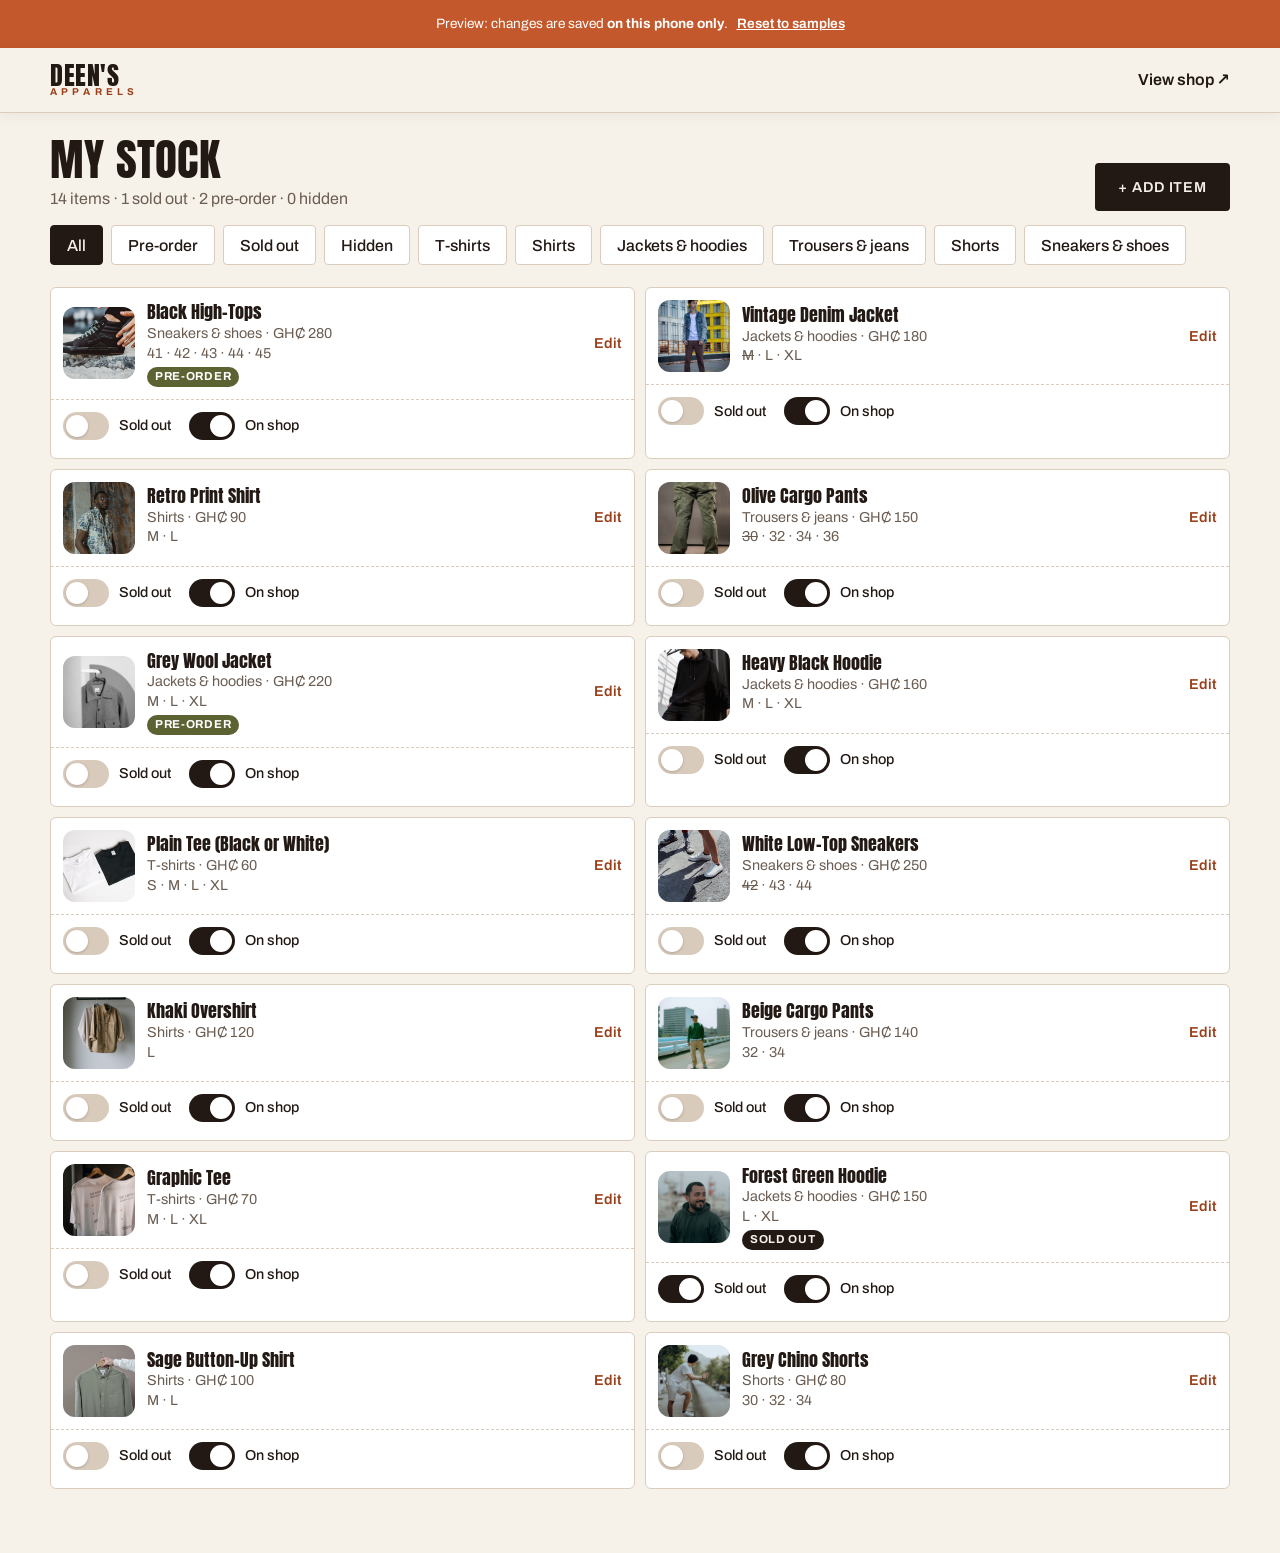
==== admin.html @ 51d3c096 "Deen's Apparels shop preview: thrift items, sizes, pre-order, owner page Co-Authored-By: Claude Opus" ====
<!doctype html>
<html lang="en">
<head>
  <meta charset="utf-8">
  <meta name="viewport" content="width=device-width, initial-scale=1, viewport-fit=cover">
  <title>My stock · Deen's Apparels</title>
  <meta name="robots" content="noindex">
  <meta name="theme-color" content="#221814">
  <link rel="icon" href="images/icon.svg" type="image/svg+xml">
  <link rel="preconnect" href="https://fonts.googleapis.com">
  <link rel="preconnect" href="https://fonts.gstatic.com" crossorigin>
  <link href="https://fonts.googleapis.com/css2?family=Anton&family=Archivo:wght@400;500;600;700&display=swap" rel="stylesheet">
  <link rel="stylesheet" href="css/style.css">
  <link rel="stylesheet" href="css/admin.css">
  <script type="module" src="js/admin.js"></script>
</head>
<body class="admin">
  <p class="preview-strip" id="previewStrip" hidden>
    Preview: changes are saved <b>on this phone only</b>. <button type="button" id="reset">Reset to samples</button>
  </p>

  <header class="header scrolled">
    <div class="wrap header-in">
      <a class="brand" href="index.html"><span>Deen's</span><small>Apparels</small></a>
      <a class="view-shop" href="index.html" target="_blank" rel="noopener">View shop ↗</a>
      <button class="link-btn" type="button" id="signOut" hidden>Sign out</button>
    </div>
  </header>

  <!-- Sign in (live mode only) -->
  <section class="wrap signin" id="signin" hidden>
    <h1>Welcome back</h1>
    <form id="signinForm" class="card-box" novalidate>
      <label class="field">Email<input type="email" id="email" autocomplete="username" required></label>
      <label class="field">Password<input type="password" id="password" autocomplete="current-password" required></label>
      <p class="err" id="signinErr" role="alert"></p>
      <button class="btn btn-dark" type="submit">Sign in</button>
    </form>
  </section>
  <section class="wrap signin" id="notAdmin" hidden>
    <h1>No access</h1>
    <p>This login isn't set up to manage the shop. Ask Salim to add it.</p>
  </section>

  <main class="wrap owner" id="owner" hidden>
    <div class="owner-head">
      <div>
        <h1>My stock</h1>
        <p class="muted" id="stats"></p>
      </div>
      <button class="btn btn-dark" type="button" id="addBtn">+ Add item</button>
    </div>
    <div class="chips" id="chips" role="tablist" aria-label="Show"></div>
    <ul class="plist" id="plist" aria-live="polite"><li class="muted">Loading…</li></ul>
  </main>

  <!-- Add / edit -->
  <dialog class="editor" id="editor" aria-labelledby="edTitle">
    <form id="edForm" novalidate>
      <div class="drawer-head ed-head">
        <h2 id="edTitle">Add item</h2>
        <button class="x" type="button" id="edClose" aria-label="Close without saving">×</button>
      </div>
      <div class="ed-body">
        <div class="photo-pick">
          <div class="photo-grid" id="edPhotos"></div>
          <label class="photo-btn" id="photoBtn">
            <input type="file" id="edFile" accept="image/*" multiple>
            <span id="photoLabel">📷 Add photos (up to 4)</span>
          </label>
          <p class="muted small" id="photoMsg">Front, back, label and any marks. The first photo is the cover.</p>
        </div>
        <label class="field">Item name<input id="edName" maxlength="80" placeholder="e.g. Vintage Denim Jacket"></label>
        <label class="field">Category<select id="edCat"></select></label>
        <label class="field">Condition<select id="edCond"></select></label>
        <label class="field">Description (optional)<textarea id="edDesc" rows="3" maxlength="600" placeholder="Fit, fabric, measurements, any marks"></textarea></label>

        <fieldset class="group">
          <legend>Sizes and prices</legend>
          <p class="muted small">One row per size. Tick "Out" when a size sells out. Only one piece? Write its size once, or "One size".</p>
          <div id="edOptions"></div>
          <button class="link-btn" type="button" id="addOption">+ Add another size</button>
        </fieldset>

        <fieldset class="group">
          <legend>Colours (optional)</legend>
          <p class="muted small">Same price for each. Customers pick one.</p>
          <div class="choice-row">
            <label class="field">Called<input id="edChoiceTitle" maxlength="20" placeholder="Colour"></label>
          </div>
          <div class="tags" id="edChoices"></div>
          <div class="add-choice">
            <input id="edChoiceInput" maxlength="30" placeholder="e.g. Black" aria-label="New colour">
            <button class="btn btn-line" type="button" id="addChoice">Add</button>
          </div>
        </fieldset>

        <label class="switch"><input type="checkbox" id="edPre"><span></span> Pre-order (on its way, customers reserve it)</label>
        <label class="switch"><input type="checkbox" id="edSold"><span></span> Sold out (all sizes)</label>
        <label class="switch"><input type="checkbox" id="edHidden"><span></span> Hide from the shop</label>
        <p class="err" id="edErr" role="alert"></p>
      </div>
      <div class="ed-foot">
        <button class="link-btn danger" type="button" id="edDelete" hidden>Delete</button>
        <button class="btn btn-dark grow" type="submit" id="edSave">Save</button>
      </div>
    </form>
  </dialog>

  <div class="toast" id="toast" role="status" aria-live="polite"></div>
</body>
</html>
---- css/style.css ----
/* Deen's Apparels · espresso + rust. Anton (display) + Archivo (text). */
:root {
  --cocoa: #221814;      /* espresso: main ink */
  --cocoa-2: #3d2e26;
  --honey: #c2582b;      /* rust: accent */
  --honey-deep: #9a3f19; /* rust for text on cream */
  --cream: #f6f1e9;
  --sand: #e9e0d3;
  --blush: #e2cdb8;
  --olive: #5d6233;
  --line: #dacdbd;
  --muted: #6b5d52;
  --wa: #1f8a4c;
  --r: 6px;
  --shadow: 0 10px 30px rgba(34, 24, 20, .14);
  --serif: "Anton", Impact, "Arial Narrow", sans-serif;
  --sans: "Archivo", system-ui, -apple-system, "Segoe UI", sans-serif;
}
*, *::before, *::after { box-sizing: border-box; }
html { scroll-behavior: smooth; scroll-padding-top: 76px; -webkit-text-size-adjust: 100%; }
body { margin: 0; background: var(--cream); color: var(--cocoa); font: 16px/1.6 var(--sans); overflow-x: hidden; }
img { max-width: 100%; height: auto; display: block; }
button, input, select, textarea { font: inherit; color: inherit; }
::selection { background: var(--honey); color: #fff; }
:focus-visible { outline: 3px solid var(--honey); outline-offset: 2px; }
.wrap { width: min(1180px, 100% - 32px); margin-inline: auto; }
.muted { color: var(--muted); }
.small { font-size: .875rem; }
.skip { position: absolute; left: -999px; top: 8px; background: var(--cocoa); color: #fff; padding: 10px 14px; border-radius: 10px; z-index: 100; }
.skip:focus { left: 8px; }
h1, h2, h3 { font-family: var(--serif); font-weight: 400; line-height: 1; margin: 0 0 .45em; letter-spacing: .005em; text-transform: uppercase; }
.rust { color: var(--honey); }
.eyebrow { text-transform: uppercase; letter-spacing: .16em; font-size: .75rem; font-weight: 600; color: var(--honey-deep); margin: 0 0 .8em; }

/* fade-in photos */
.fade-img { opacity: 0; transition: opacity .5s ease; }
.fade-img.loaded { opacity: 1; }

/* buttons */
.btn { display: inline-flex; align-items: center; justify-content: center; gap: 8px; min-height: 48px; padding: 0 22px; border-radius: 4px; text-transform: uppercase; letter-spacing: .06em; font-size: .9rem; border: 1.5px solid transparent; font-weight: 600; text-decoration: none; cursor: pointer; transition: transform .15s ease, background .2s ease; }
.btn:active { transform: scale(.97); }
.btn-dark { background: var(--cocoa); color: var(--cream); }
.btn-dark:hover { background: var(--cocoa-2); }
.btn-line { border-color: var(--cocoa); color: var(--cocoa); background: transparent; }
.btn-line:hover { background: var(--sand); }
.btn-wa { background: var(--wa); color: #fff; width: 100%; }
.btn-wa svg { width: 22px; height: 22px; fill: currentColor; }
.grow { flex: 1; }

/* preview strip */
.preview-strip { margin: 0; background: var(--honey); color: #fff; text-align: center; font-size: .85rem; padding: 8px 16px; }

/* header (solid, no blur) */
.header { position: sticky; top: 0; z-index: 30; background: var(--cream); border-bottom: 1px solid transparent; transition: border-color .2s, box-shadow .2s; }
.header.scrolled { border-color: var(--line); box-shadow: 0 2px 14px rgba(34, 24, 20, .06); }
.header-in { display: flex; align-items: center; gap: 24px; min-height: 64px; }
.brand { display: inline-grid; line-height: .95; text-decoration: none; color: var(--cocoa); margin: 0; white-space: nowrap; }
.brand span { font-family: var(--serif); font-size: 1.6rem; text-transform: uppercase; letter-spacing: .02em; }
.brand small { font-size: .62rem; font-weight: 700; letter-spacing: .42em; text-transform: uppercase; color: var(--honey-deep); }
.nav { display: none; gap: 28px; margin-left: auto; }
.nav a { color: var(--cocoa); text-decoration: none; font-weight: 500; }
.nav a:hover { color: var(--honey-deep); }
.bag-btn { margin-left: auto; display: inline-flex; align-items: center; gap: 8px; min-height: 44px; padding: 0 16px; border-radius: 4px; border: 1.5px solid var(--cocoa); background: transparent; cursor: pointer; font-weight: 600; }
.bag-btn svg { width: 20px; height: 20px; fill: none; stroke: currentColor; stroke-width: 1.8; }
.bag-count { background: var(--honey); color: #fff; border-radius: 999px; min-width: 22px; height: 22px; display: grid; place-items: center; font-size: .8rem; padding: 0 6px; }
@media (min-width: 820px) { .nav { display: flex; } .bag-btn { margin-left: 8px; } }

/* hero */
.hero { padding: 24px 0 48px; }
.hero-in { display: grid; gap: 28px; align-items: center; }
.hero h1 { font-size: clamp(3.4rem, 17vw, 7.4rem); line-height: .92; }
.lede { font-size: 1.06rem; max-width: 34em; color: var(--cocoa-2); }
.hero-cta { display: flex; flex-wrap: wrap; gap: 12px; margin-top: 22px; }
.hero-art { position: relative; }
.hero-art > img { width: 100%; aspect-ratio: 4 / 4.6; max-height: 72vh; object-fit: cover; object-position: 50% 30%; border-radius: var(--r); background: var(--sand); }
.sticker { position: absolute; right: -6px; top: -14px; width: 96px; height: 96px; border-radius: 50%; background: var(--honey); color: #fff; display: grid; place-items: center; text-align: center; font-family: var(--serif); text-transform: uppercase; font-size: 1.05rem; line-height: 1; transform: rotate(12deg); box-shadow: var(--shadow); }
.pick { position: absolute; left: 12px; bottom: 12px; right: 12px; max-width: 320px; display: flex; gap: 12px; align-items: center; text-align: left; padding: 10px 14px 10px 10px; border: 0; border-radius: var(--r); background: var(--cream); box-shadow: var(--shadow); cursor: pointer; animation: rise .7s .3s both cubic-bezier(.2, .8, .2, 1); }
.pick img { width: 56px; height: 56px; border-radius: 4px; object-fit: cover; }
.pick span { display: grid; line-height: 1.3; }
.pick small { text-transform: uppercase; letter-spacing: .14em; font-size: .68rem; color: var(--honey-deep); font-weight: 700; }
.pick b { font-weight: 600; }
.pick i { font-style: normal; color: var(--muted); font-size: .9rem; }
.pick i small { color: var(--muted); letter-spacing: 0; text-transform: none; font-weight: 400; font-size: .9rem; }
@keyframes rise { from { opacity: 0; transform: translateY(14px); } }
@media (min-width: 820px) {
  .hero { padding: 40px 0 72px; }
  .hero-in { grid-template-columns: 1.1fr .9fr; gap: 56px; }
  .hero-art > img { max-height: 640px; }
  .pick { left: -28px; bottom: 36px; right: auto; }
  .sticker { width: 118px; height: 118px; font-size: 1.25rem; right: -22px; }
}

/* shop */
.shop { padding: 24px 0 64px; }
.section-head { display: flex; align-items: baseline; justify-content: space-between; gap: 12px; }
.section-head h2, .how h2 { font-size: clamp(2rem, 7vw, 3rem); }
.chips { position: sticky; top: 64px; z-index: 10; background: var(--cream); display: flex; gap: 8px; overflow-x: auto; padding: 10px 16px 14px; margin: 0 -16px 8px; scrollbar-width: none; }
.chips::-webkit-scrollbar { display: none; }
.chip { flex: none; min-height: 40px; padding: 0 16px; border-radius: 4px; border: 1.5px solid var(--line); background: #fff; cursor: pointer; font-weight: 500; white-space: nowrap; }
.chip[aria-selected="true"] { background: var(--cocoa); border-color: var(--cocoa); color: var(--cream); }
.grid { display: grid; grid-template-columns: repeat(2, 1fr); gap: 22px 14px; }
@media (min-width: 700px) { .grid { grid-template-columns: repeat(3, 1fr); gap: 32px 22px; } }
@media (min-width: 1040px) { .grid { grid-template-columns: repeat(4, 1fr); } }
.loading { grid-column: 1 / -1; color: var(--muted); padding: 40px 0; text-align: center; }
.load-err { text-align: center; color: var(--muted); }
.load-err button { background: none; border: 0; color: var(--honey-deep); text-decoration: underline; cursor: pointer; padding: 0; }
.card-btn { display: grid; gap: 4px; width: 100%; padding: 0; border: 0; background: none; text-align: left; cursor: pointer; }
.card-img { position: relative; display: block; border-radius: var(--r); overflow: hidden; background: var(--sand); aspect-ratio: 4 / 5; margin-bottom: 8px; }
.card-img img { width: 100%; height: 100%; object-fit: cover; transition: opacity .5s ease, transform .5s cubic-bezier(.2, .8, .2, 1); }
@media (hover: hover) { .card-btn:hover .card-img img { transform: scale(1.04); } }
.is-sold .card-img img { filter: grayscale(.6); opacity: .7; }
.tag { position: absolute; left: 10px; top: 10px; background: var(--cream); color: var(--cocoa); font-size: .72rem; font-weight: 700; letter-spacing: .08em; text-transform: uppercase; padding: 4px 10px; border-radius: 3px; }
.tag-sold { background: var(--cocoa); color: var(--cream); }
.tag-pre { background: var(--olive); color: #fff; }
.count { position: absolute; right: 8px; bottom: 8px; background: rgba(34, 24, 20, .7); color: #fff; font-size: .72rem; padding: 3px 8px; border-radius: 3px; }
.card-cat { font-size: .72rem; text-transform: uppercase; letter-spacing: .12em; color: var(--honey-deep); font-weight: 600; }
.card-name { font-weight: 600; font-size: 1.02rem; line-height: 1.3; }
.card-meta { font-size: .85rem; color: var(--muted); }
.card-price { font-weight: 600; }
.card-price small { font-weight: 400; color: var(--muted); }

/* how */
.how { background: var(--cocoa); color: var(--cream); padding: 64px 0; }
.steps { list-style: none; counter-reset: s; margin: 24px 0 0; padding: 0; display: grid; gap: 26px; }
.steps li { counter-increment: s; display: grid; grid-template-columns: 52px 1fr; column-gap: 16px; }
.steps li::before { content: counter(s); grid-row: span 2; width: 52px; height: 52px; border-radius: 50%; border: 1.5px solid var(--honey); color: var(--honey); display: grid; place-items: center; font-family: var(--serif); font-size: 1.4rem; }
.steps b { font-family: var(--serif); font-weight: 400; font-size: 1.35rem; text-transform: uppercase; letter-spacing: .02em; }
.steps span { color: #d9c8b8; }
@media (min-width: 820px) { .steps { grid-template-columns: repeat(3, 1fr); gap: 32px; } }

/* delivery */
.delivery { padding: 64px 0; }
.delivery-in { display: grid; gap: 28px; align-items: center; }
.delivery-in img { width: 100%; max-height: 520px; aspect-ratio: 4 / 5; object-fit: cover; border-radius: var(--r); background: var(--sand); }
.delivery h2 { font-size: clamp(1.9rem, 6vw, 2.8rem); }
@media (min-width: 820px) { .delivery-in { grid-template-columns: .8fr 1fr; gap: 64px; } }

/* footer */
.footer { border-top: 1px solid var(--line); padding: 32px 0 calc(96px + env(safe-area-inset-bottom)); }
.footer-in { display: grid; gap: 4px; }
.footer p { margin: 0; }

/* floating bag (phones) */
.float-bag { position: fixed; left: 16px; right: 16px; bottom: calc(16px + env(safe-area-inset-bottom)); z-index: 25; min-height: 54px; border: 0; border-radius: 999px; background: var(--cocoa); color: var(--cream); font-weight: 600; box-shadow: var(--shadow); cursor: pointer; animation: rise .35s both; }
@media (min-width: 820px) { .float-bag { left: auto; right: 24px; bottom: 24px; padding: 0 28px; } }

/* dialogs */
dialog { border: 0; padding: 0; color: var(--cocoa); background: var(--cream); }
dialog::backdrop { background: rgba(34, 24, 20, .45); }
.x { position: absolute; right: 12px; top: 12px; z-index: 2; width: 44px; height: 44px; border-radius: 50%; border: 0; background: var(--cream); font-size: 1.6rem; line-height: 1; cursor: pointer; box-shadow: 0 2px 10px rgba(0, 0, 0, .12); }
html:has(dialog[open]) { overflow: hidden; }

/* product sheet: bottom sheet on phones, centred card on desktop */
.sheet { width: 100%; max-width: 100%; max-height: 92dvh; margin: auto 0 0; border-radius: 22px 22px 0 0; }
.sheet[open] { animation: sheetUp .32s cubic-bezier(.2, .8, .2, 1); }
@keyframes sheetUp { from { transform: translateY(40px); opacity: 0; } }
.sheet-in { position: relative; max-height: 92dvh; overflow-y: auto; }
.p-photo img { width: 100%; aspect-ratio: 1 / 1; max-height: 46dvh; object-fit: cover; background: var(--sand); }
.p-body { padding: 20px 20px calc(24px + env(safe-area-inset-bottom)); }
.p-body h3 { font-size: 2.2rem; margin-bottom: .2em; }
.p-desc { color: var(--cocoa-2); margin: 0 0 16px; }
.opt { border: 0; padding: 0; margin: 0 0 16px; }
.opt legend { font-weight: 600; margin-bottom: 8px; }
.pills { display: flex; flex-wrap: wrap; gap: 8px; }
.pill input { position: absolute; opacity: 0; pointer-events: none; }
.pill span { display: inline-flex; align-items: center; gap: 6px; min-height: 44px; padding: 0 16px; border-radius: 12px; border: 1.5px solid var(--line); background: #fff; cursor: pointer; }
.pill small { color: var(--muted); }
.pill input:checked + span { border-color: var(--cocoa); background: var(--sand); box-shadow: inset 0 0 0 1px var(--cocoa); }
.pill input:focus-visible + span { outline: 3px solid var(--honey); outline-offset: 2px; }
.p-buy { display: flex; gap: 12px; align-items: center; margin-top: 8px; }
.qty { display: inline-flex; align-items: center; border: 1.5px solid var(--line); border-radius: 999px; background: #fff; }
.qty button { width: 44px; height: 46px; border: 0; background: none; font-size: 1.2rem; cursor: pointer; }
.qty output { min-width: 22px; text-align: center; font-weight: 600; }
.p-sold p { margin: 0 0 12px; }
@media (min-width: 820px) {
  .sheet { width: min(880px, 100% - 48px); margin: auto; border-radius: 24px; }
  .sheet-in { display: grid; grid-template-columns: 1fr 1fr; }
  .p-photo img { height: 100%; max-height: none; aspect-ratio: auto; min-height: 460px; }
  .p-body { padding: 36px 32px; }
}

/* bag drawer: full height from the right */
.drawer { width: min(440px, 100%); max-width: 100%; height: 100dvh; max-height: 100dvh; margin: 0 0 0 auto; }
.drawer[open] { animation: slideIn .3s cubic-bezier(.2, .8, .2, 1); }
@keyframes slideIn { from { transform: translateX(40px); opacity: 0; } }
.drawer-in { height: 100%; overflow-y: auto; padding: 0 20px calc(28px + env(safe-area-inset-bottom)); }
.drawer-head { position: sticky; top: 0; z-index: 2; background: var(--cream); display: flex; align-items: center; justify-content: space-between; min-height: 68px; border-bottom: 1px solid var(--line); margin-bottom: 8px; }
.drawer-head h3 { font-size: 1.6rem; margin: 0; }
.drawer-head .x { position: static; box-shadow: none; background: var(--sand); }
.bag-empty { text-align: center; padding: 48px 0; color: var(--muted); }
.bag-list { list-style: none; margin: 0; padding: 0; }
.line { display: grid; grid-template-columns: 64px 1fr auto; gap: 12px; align-items: center; padding: 12px 0; border-bottom: 1px solid var(--line); }
.line img { width: 64px; height: 64px; object-fit: cover; border-radius: 12px; background: var(--sand); }
.line-info { display: grid; line-height: 1.35; min-width: 0; }
.line-info b { font-weight: 600; }
.line-info span { color: var(--muted); font-size: .9rem; }
.line-info .line-price { color: var(--cocoa); font-weight: 600; }
.small-qty button { width: 38px; height: 40px; font-size: 1rem; }
.checkout { padding-top: 16px; display: grid; gap: 14px; }
.sum { display: flex; justify-content: space-between; font-size: 1.15rem; }
.checkout .small { margin: -8px 0 0; }
.seg { border: 0; padding: 0; margin: 0; display: flex; flex-wrap: wrap; gap: 8px; }
.seg legend { font-weight: 600; margin-bottom: 8px; width: 100%; }
.seg label { flex: 1; display: flex; align-items: center; gap: 8px; min-height: 48px; padding: 0 14px; border: 1.5px solid var(--line); border-radius: 12px; background: #fff; cursor: pointer; }
.seg label:has(input:checked) { border-color: var(--cocoa); background: var(--sand); }
.seg input { accent-color: var(--cocoa); width: 18px; height: 18px; }
.field { display: grid; gap: 6px; font-weight: 600; }
.field input, .field textarea, .field select { font-weight: 400; font-size: 16px; min-height: 48px; padding: 10px 14px; border-radius: 12px; border: 1.5px solid var(--line); background: #fff; width: 100%; }
.field textarea { resize: vertical; }
.field input:focus, .field textarea:focus, .field select:focus { border-color: var(--cocoa); outline: none; }
.invalid { border-color: #b3261e !important; background: #fff6f5 !important; }
.err { color: #b3261e; margin: 0; min-height: 0; }
.err:empty { display: none; }
.sent { padding: 20px 0; }
.sent-actions { display: grid; gap: 10px; margin-top: 12px; }
[hidden] { display: none !important; }

/* toast */
.toast { position: fixed; left: 50%; bottom: calc(86px + env(safe-area-inset-bottom)); transform: translate(-50%, 20px); background: var(--cocoa); color: var(--cream); padding: 12px 18px; border-radius: 999px; opacity: 0; pointer-events: none; transition: opacity .25s, transform .25s; z-index: 60; max-width: calc(100% - 32px); text-align: center; font-size: .92rem; }
.toast.show { opacity: 1; transform: translate(-50%, 0); }

@media (prefers-reduced-motion: reduce) {
  *, *::before, *::after { animation: none !important; transition: none !important; scroll-behavior: auto !important; }
  .fade-img { opacity: 1; }
}

/* ---- Deen's extras ---- */
.preorder { padding: 64px 0; background: var(--sand); }
.pre-in { display: grid; gap: 28px; align-items: center; }
.pre-in h2 { font-size: clamp(2.2rem, 9vw, 3.6rem); }
.pre-in img { width: 100%; aspect-ratio: 4 / 3.4; object-fit: cover; border-radius: var(--r); background: var(--blush); }
.tag-inline { background: var(--olive); color: #fff; font-size: .78rem; letter-spacing: .06em; text-transform: uppercase; padding: 2px 8px; border-radius: 3px; white-space: nowrap; }
@media (min-width: 820px) { .pre-in { grid-template-columns: 1fr 1fr; gap: 64px; } }
.btn-light { background: var(--cream); color: var(--cocoa); }
.preorder .btn-light { background: var(--cocoa); color: var(--cream); }
.btn-ghost { border-color: var(--cream); color: var(--cream); background: transparent; }
.how h2 { color: var(--cream); }
.facts { display: grid; gap: 10px; margin: 36px 0 8px; padding-top: 28px; border-top: 1px solid rgba(255, 255, 255, .15); color: #d8cabd; }
.facts p { margin: 0; }
.facts b { color: var(--cream); }
@media (min-width: 820px) { .facts { grid-template-columns: repeat(3, 1fr); gap: 32px; } }
.thumbs { display: flex; gap: 8px; padding: 10px 20px 0; overflow-x: auto; }
.thumbs:empty { display: none; }
.thumbs button { flex: none; width: 64px; height: 64px; padding: 0; border: 2px solid transparent; border-radius: 4px; overflow: hidden; background: var(--sand); cursor: pointer; }
.thumbs button[aria-current="true"] { border-color: var(--cocoa); }
.thumbs img { width: 100%; height: 100%; object-fit: cover; }
.p-meta { display: flex; flex-wrap: wrap; gap: 8px; margin: 0 0 12px; }
.p-meta:has(.cond[hidden]):has(.pre-badge[hidden]) { display: none; }
.cond { font-size: .85rem; font-weight: 600; background: var(--sand); padding: 4px 10px; border-radius: 3px; }
.pre-badge { font-style: normal; font-size: .75rem; font-weight: 700; letter-spacing: .06em; text-transform: uppercase; background: var(--olive); color: #fff; padding: 3px 8px; border-radius: 3px; }
.pill.is-out span { color: var(--muted); background: var(--sand); text-decoration: line-through; cursor: not-allowed; border-style: dashed; }
.pill.is-out small { text-decoration: none; }
.pre-note { margin: 10px 0 0; }
.btn:disabled { opacity: .5; cursor: not-allowed; }
@media (min-width: 820px) {
  .p-photo { display: flex; flex-direction: column; }
  .p-photo > img { flex: 1; }
  .thumbs { padding: 10px 12px 12px; }
}

/* close button stays reachable while the sheet scrolls (phones) */
.sheet-in > .x { position: sticky; top: 12px; display: grid; place-items: center; margin: 12px 12px -56px auto; }
@media (min-width: 820px) { .sheet-in > .x { position: absolute; margin: 0; } }
#pAdd { white-space: nowrap; padding: 0 16px; }
---- css/admin.css ----
/* Deen's Apparels · owner page (extends style.css) */
.admin .preview-strip button { background: none; border: 0; padding: 0 0 0 6px; text-decoration: underline; cursor: pointer; font-weight: 600; min-height: 32px; }
.view-shop { margin-left: auto; color: var(--cocoa); font-weight: 600; text-decoration: none; }
.link-btn { background: none; border: 0; padding: 8px 0; min-height: 44px; color: var(--honey-deep); font-weight: 600; cursor: pointer; text-decoration: underline; text-underline-offset: 3px; }
.link-btn.danger { color: #b3261e; }

.signin { max-width: 420px; padding: 48px 0; }
.signin h1 { font-size: 2.4rem; }
.card-box { display: grid; gap: 14px; background: #fff; border: 1px solid var(--line); border-radius: var(--r); padding: 20px; }

.owner { padding: 24px 0 64px; }
.owner-head { display: flex; flex-wrap: wrap; align-items: end; justify-content: space-between; gap: 12px; margin-bottom: 4px; }
.owner-head h1 { font-size: clamp(2rem, 8vw, 2.8rem); margin: 0; }
.owner-head p { margin: 4px 0 0; }
.owner .chips { top: 64px; }

.plist { list-style: none; margin: 0; padding: 0; display: grid; gap: 10px; }
@media (min-width: 900px) { .plist { grid-template-columns: 1fr 1fr; } }
.prow { background: #fff; border: 1px solid var(--line); border-radius: var(--r); overflow: hidden; }
.prow.is-hidden { background: #f6f1ea; }
.prow.is-hidden img { opacity: .55; }
.prow-main { display: grid; grid-template-columns: 72px 1fr auto; gap: 12px; align-items: center; width: 100%; padding: 12px; border: 0; background: none; text-align: left; cursor: pointer; }
.prow-main img, .nophoto { width: 72px; height: 72px; border-radius: 12px; object-fit: cover; background: var(--sand); }
.nophoto { display: grid; place-items: center; font-size: .7rem; color: var(--muted); }
.prow-info { display: grid; line-height: 1.35; min-width: 0; }
.prow-info b { font-family: var(--serif); font-weight: 400; font-size: 1.1rem; }
.prow-info > span { color: var(--muted); font-size: .9rem; }
.badges { display: flex; gap: 6px; margin-top: 4px; }
.badges i { font-style: normal; font-size: .72rem; font-weight: 700; letter-spacing: .06em; text-transform: uppercase; padding: 2px 8px; border-radius: 999px; }
.b-sold { background: var(--cocoa); color: var(--cream); }
.b-hidden { background: var(--blush); color: var(--cocoa); }
.edit-hint { color: var(--honey-deep); font-weight: 600; font-size: .9rem; }
.prow-tools { display: flex; gap: 18px; padding: 4px 12px 10px; border-top: 1px dashed var(--line); }
.empty { padding: 32px 0; text-align: center; }

/* switches */
.switch { position: relative; display: inline-flex; align-items: center; gap: 10px; min-height: 44px; cursor: pointer; font-weight: 500; }
.switch input { position: absolute; opacity: 0; width: 1px; height: 1px; }
.switch span { position: relative; width: 46px; height: 28px; border-radius: 999px; background: #d9cbbb; transition: background .2s; flex: none; }
.switch span::after { content: ""; position: absolute; left: 3px; top: 3px; width: 22px; height: 22px; border-radius: 50%; background: #fff; box-shadow: 0 1px 3px rgba(0, 0, 0, .2); transition: transform .2s cubic-bezier(.2, .8, .2, 1); }
.switch input:checked + span { background: var(--cocoa); }
.switch input:checked + span::after { transform: translateX(18px); }
.switch input:focus-visible + span { outline: 3px solid var(--honey); outline-offset: 2px; }
.switch input:disabled + span { opacity: .5; }
.switch.small { font-size: .9rem; }

/* editor: full screen on phones, panel on desktop */
.editor { width: 100%; max-width: 100%; height: 100dvh; max-height: 100dvh; margin: 0; }
@media (min-width: 720px) { .editor { width: min(560px, 100%); margin: 0 0 0 auto; } }
.editor[open] { animation: slideIn .3s cubic-bezier(.2, .8, .2, 1); }
.editor form { height: 100%; display: flex; flex-direction: column; }
.ed-head { padding: 0 20px; margin: 0; flex: none; }
.ed-head h2 { font-size: 1.6rem; margin: 0; }
.ed-body { flex: 1; overflow-y: auto; padding: 16px 20px 24px; display: grid; gap: 16px; align-content: start; }
.ed-foot { flex: none; display: flex; gap: 16px; align-items: center; padding: 12px 20px calc(12px + env(safe-area-inset-bottom)); border-top: 1px solid var(--line); background: var(--cream); }

.photo-pick { display: grid; gap: 8px; }
.photo-pick img { width: 100%; max-height: 300px; object-fit: cover; border-radius: var(--r); background: var(--sand); }
.photo-btn { display: flex; align-items: center; justify-content: center; min-height: 56px; border: 2px dashed var(--line); border-radius: var(--r); background: #fff; cursor: pointer; font-weight: 600; }
.photo-btn:focus-within { outline: 3px solid var(--honey); outline-offset: 2px; }
.photo-btn input { position: absolute; opacity: 0; width: 1px; height: 1px; }
.photo-pick p { margin: 0; }

.group { border: 1px solid var(--line); border-radius: var(--r); padding: 14px; margin: 0; background: #fff; display: grid; gap: 10px; }
.group legend { font-weight: 700; padding: 0 6px; }
.group > p { margin: 0; }
.group > .link-btn { justify-self: start; }
.opt-row { display: grid; grid-template-columns: 1fr 1fr 44px; gap: 8px; align-items: end; }
.opt-row + .opt-row { margin-top: 8px; }
.o-del { width: 44px; height: 48px; border: 0; border-radius: 12px; background: var(--sand); font-size: 1.3rem; cursor: pointer; }
.choice-row .field { max-width: 220px; }
.tags { display: flex; flex-wrap: wrap; gap: 8px; }
.tags:empty { display: none; }
.tag-chip { display: inline-flex; align-items: center; gap: 4px; padding-left: 12px; border-radius: 999px; background: var(--sand); font-weight: 500; }
.tag-chip button { width: 36px; height: 36px; border: 0; background: none; font-size: 1.1rem; cursor: pointer; }
.add-choice { display: flex; gap: 8px; }
.add-choice input { flex: 1; min-height: 48px; padding: 10px 14px; border-radius: 12px; border: 1.5px solid var(--line); font-size: 16px; min-width: 0; }
.photo-btn.invalid { border-color: #b3261e; }

/* Deen: several photos, per-size sold out */
.photo-grid { display: grid; grid-template-columns: repeat(4, 1fr); gap: 8px; }
.photo-grid:empty { display: none; }
.ph { position: relative; aspect-ratio: 1; border-radius: 4px; overflow: hidden; background: var(--sand); }
.ph img { width: 100%; height: 100%; object-fit: cover; }
.ph .rm { position: absolute; right: 2px; top: 2px; width: 32px; height: 32px; border: 0; border-radius: 50%; background: rgba(34, 24, 20, .75); color: #fff; font-size: 1.1rem; cursor: pointer; }
.ph .mv { position: absolute; left: 2px; bottom: 2px; min-height: 28px; padding: 0 8px; border: 0; border-radius: 3px; background: rgba(246, 241, 233, .92); font-size: .72rem; font-weight: 700; cursor: pointer; }
.ph:first-child::after { content: "Cover"; position: absolute; left: 4px; top: 4px; background: var(--honey); color: #fff; font-size: .66rem; font-weight: 700; text-transform: uppercase; letter-spacing: .06em; padding: 2px 6px; border-radius: 3px; }
.opt-row { grid-template-columns: 1fr 1fr auto 44px; }
.o-out { display: grid; justify-items: center; gap: 4px; font-size: .78rem; font-weight: 600; min-height: 48px; align-content: end; padding-bottom: 6px; }
.o-out input { width: 22px; height: 22px; accent-color: var(--cocoa); margin: 0; }
.b-pre { background: var(--olive); color: #fff; }
.prow-info .sizes s { color: var(--muted); }
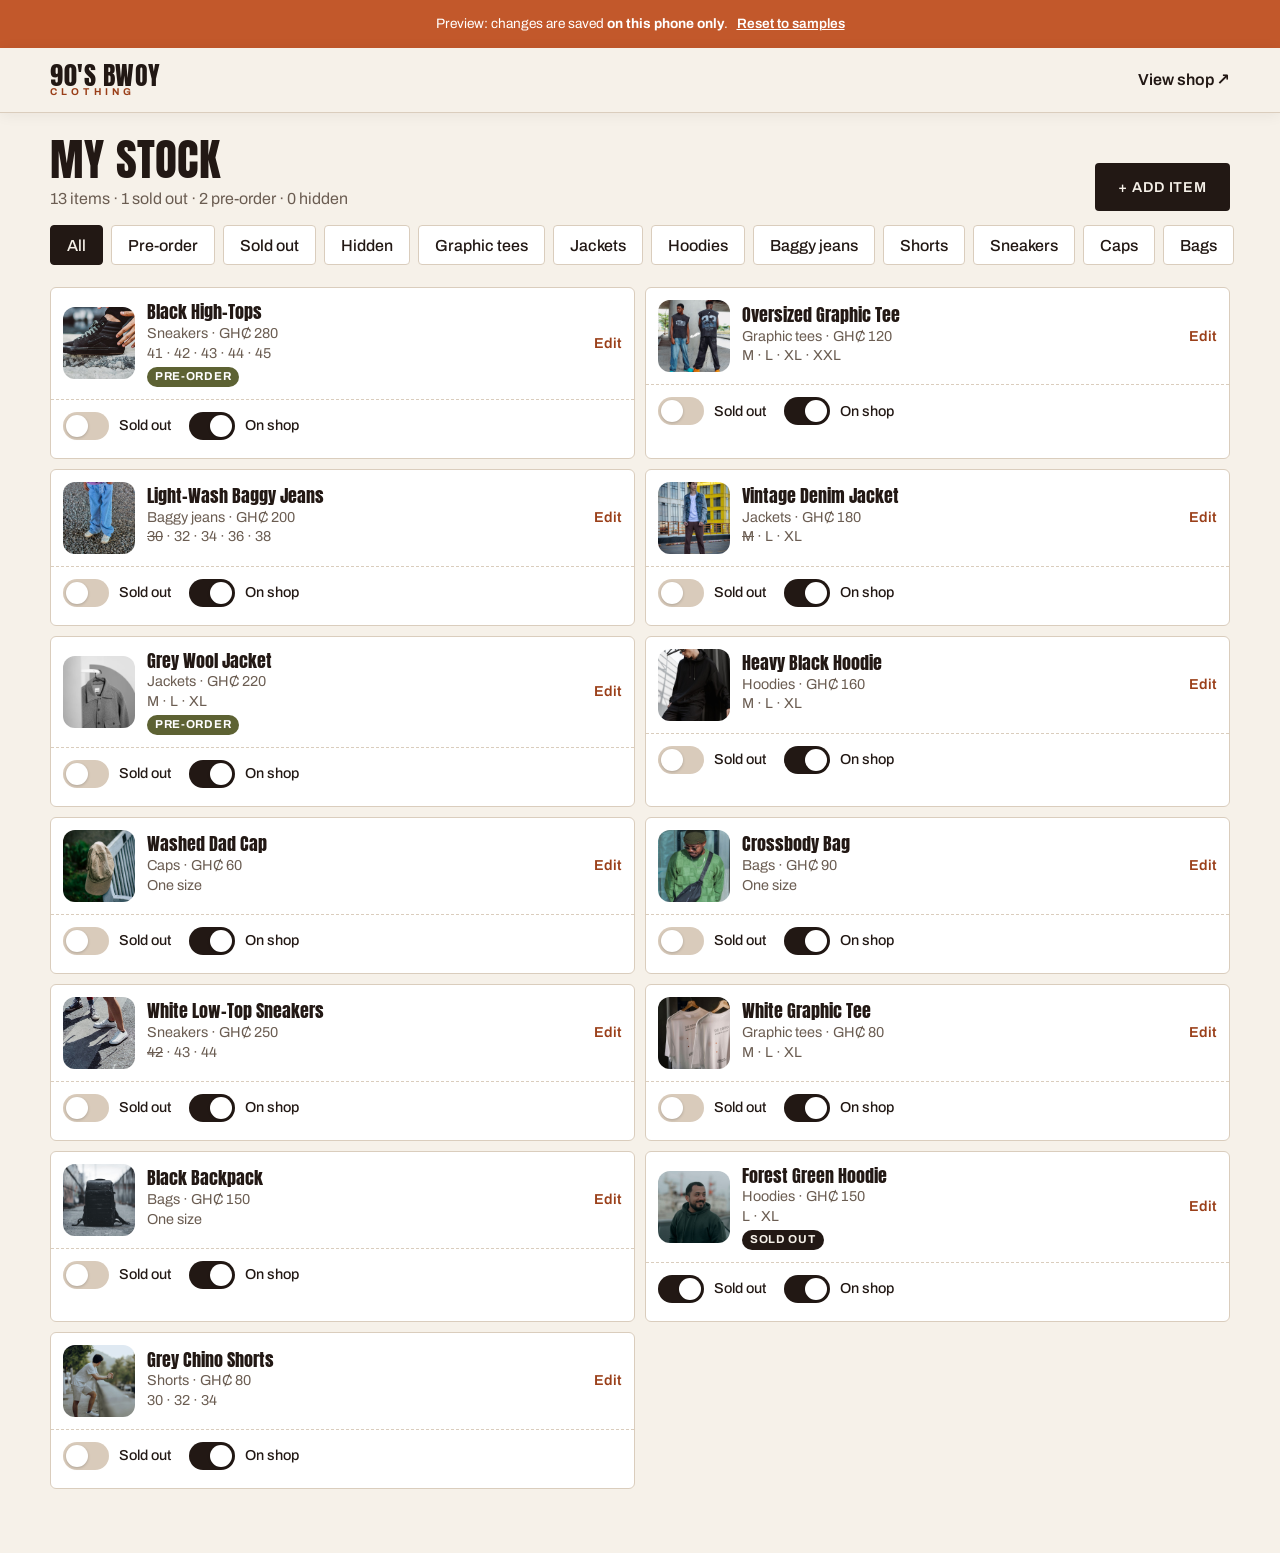
==== commit 7970ad35: "Rebrand to 90's Bwoy Clothing; Deen's categories, pre-order/returns/delivery rules, new samples Co-A" ====
--- a/admin.html
+++ b/admin.html
@@ -3,7 +3,7 @@
 <head>
   <meta charset="utf-8">
   <meta name="viewport" content="width=device-width, initial-scale=1, viewport-fit=cover">
-  <title>My stock · Deen's Apparels</title>
+  <title>My stock · 90's Bwoy Clothing</title>
   <meta name="robots" content="noindex">
   <meta name="theme-color" content="#221814">
   <link rel="icon" href="images/icon.svg" type="image/svg+xml">
@@ -21,7 +21,7 @@
 
   <header class="header scrolled">
     <div class="wrap header-in">
-      <a class="brand" href="index.html"><span>Deen's</span><small>Apparels</small></a>
+      <a class="brand" href="index.html"><span>90's Bwoy</span><small>Clothing</small></a>
       <a class="view-shop" href="index.html" target="_blank" rel="noopener">View shop ↗</a>
       <button class="link-btn" type="button" id="signOut" hidden>Sign out</button>
     </div>
--- a/css/style.css
+++ b/css/style.css
@@ -1,4 +1,4 @@
-/* Deen's Apparels · espresso + rust. Anton (display) + Archivo (text). */
+/* 90's Bwoy Clothing (Deen) · espresso + rust. Anton (display) + Archivo (text). */
 :root {
   --cocoa: #221814;      /* espresso: main ink */
   --cocoa-2: #3d2e26;
@@ -238,7 +238,7 @@
 .facts { display: grid; gap: 10px; margin: 36px 0 8px; padding-top: 28px; border-top: 1px solid rgba(255, 255, 255, .15); color: #d8cabd; }
 .facts p { margin: 0; }
 .facts b { color: var(--cream); }
-@media (min-width: 820px) { .facts { grid-template-columns: repeat(3, 1fr); gap: 32px; } }
+@media (min-width: 820px) { .facts { grid-template-columns: repeat(2, 1fr); gap: 20px 48px; } }
 .thumbs { display: flex; gap: 8px; padding: 10px 20px 0; overflow-x: auto; }
 .thumbs:empty { display: none; }
 .thumbs button { flex: none; width: 64px; height: 64px; padding: 0; border: 2px solid transparent; border-radius: 4px; overflow: hidden; background: var(--sand); cursor: pointer; }
--- a/css/admin.css
+++ b/css/admin.css
@@ -1,4 +1,4 @@
-/* Deen's Apparels · owner page (extends style.css) */
+/* 90's Bwoy Clothing · owner page (extends style.css) */
 .admin .preview-strip button { background: none; border: 0; padding: 0 0 0 6px; text-decoration: underline; cursor: pointer; font-weight: 600; min-height: 32px; }
 .view-shop { margin-left: auto; color: var(--cocoa); font-weight: 600; text-decoration: none; }
 .link-btn { background: none; border: 0; padding: 8px 0; min-height: 44px; color: var(--honey-deep); font-weight: 600; cursor: pointer; text-decoration: underline; text-underline-offset: 3px; }
